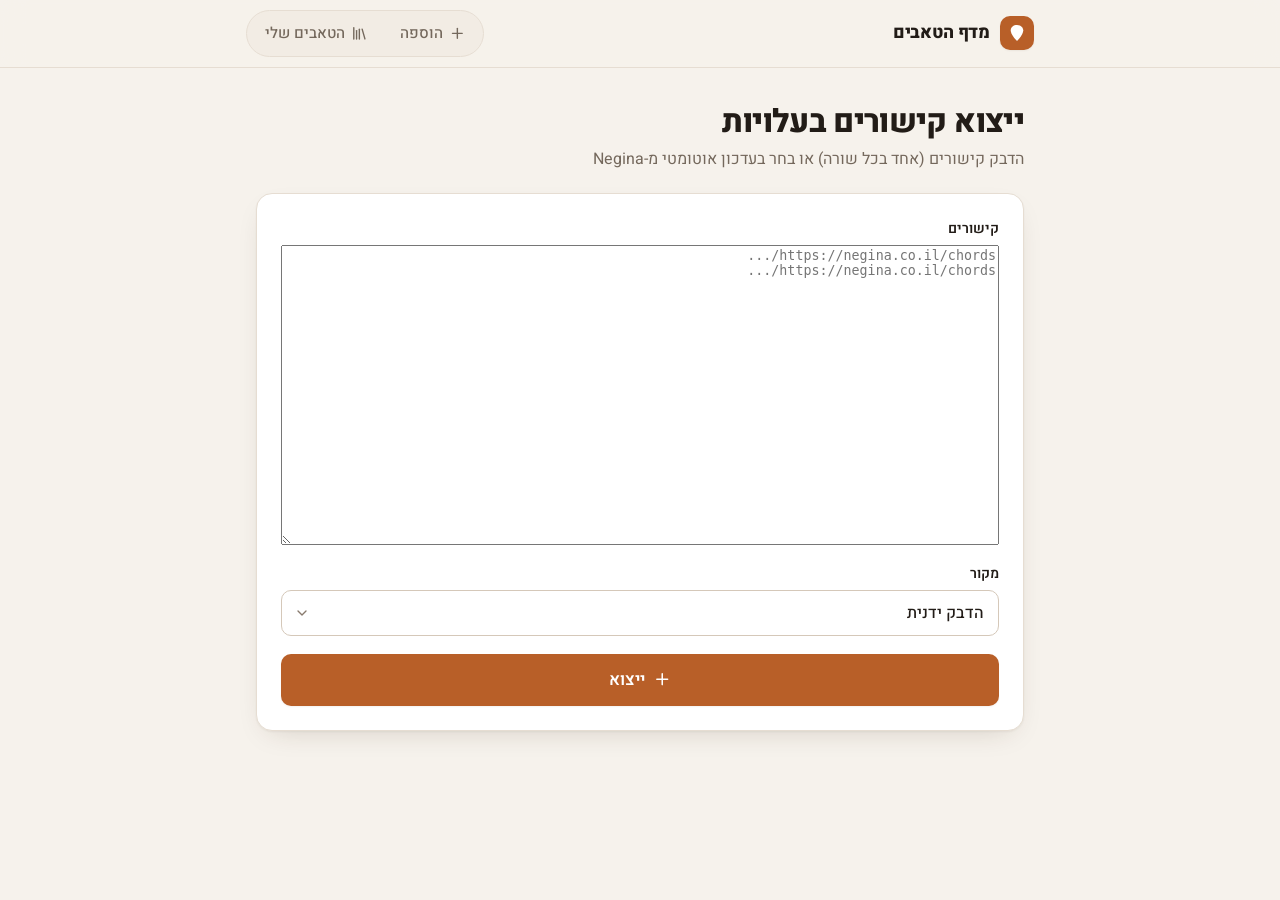
==== import.html @ 8beedc75 "Add bulk import page for importing multiple tabs at once from URLs" ====
<!DOCTYPE html>
<html lang="he" dir="rtl">
<head>
<meta charset="UTF-8">
<meta name="viewport" content="width=device-width, initial-scale=1">
<meta name="theme-color" content="#f6f2ec" media="(prefers-color-scheme: light)">
<meta name="theme-color" content="#14110f" media="(prefers-color-scheme: dark)">
<meta name="description" content="ייצוא קישורים לאפליקציה">
<title>ייצוא קישורים · מדף הטאבים</title>
<link rel="icon" href="data:image/svg+xml,<svg xmlns='http://www.w3.org/2000/svg' viewBox='0 0 100 100'><text y='.9em' font-size='90'>🎸</text></svg>">
<link rel="preconnect" href="https://fonts.googleapis.com">
<link rel="preconnect" href="https://fonts.gstatic.com" crossorigin>
<link href="https://fonts.googleapis.com/css2?family=Heebo:wght@400;500;600;700;800&display=swap" rel="stylesheet">
<link rel="stylesheet" href="style.css">
<style>
  .import-container { max-width: 800px; }
  textarea { width: 100%; min-height: 300px; font-family: monospace; }
  .import-stats { margin-top: 1rem; padding: 1rem; background: var(--bg-secondary); border-radius: 8px; }
  .progress-bar { width: 100%; height: 4px; background: var(--bg-tertiary); border-radius: 2px; margin: 1rem 0; overflow: hidden; }
  .progress-fill { height: 100%; background: #b85f28; width: 0%; transition: width 0.3s; }
  .status-item { display: flex; align-items: center; gap: 0.5rem; font-size: 14px; margin: 0.5rem 0; }
  .status-icon { width: 20px; text-align: center; }
</style>
</head>
<body>
  <header class="topbar">
    <div class="topbar-inner">
      <a class="brand" href="index.html">
        <span class="brand-mark" data-icon="pick"></span>
        <span class="brand-name">מדף הטאבים</span>
      </a>
      <nav class="nav-links" aria-label="ניווט ראשי">
        <a href="index.html" class="nav-link">
          <span class="icon" data-icon="plus"></span>הוספה
        </a>
        <a href="my-tabs.html" class="nav-link">
          <span class="icon" data-icon="library"></span>הטאבים שלי
          <span class="nav-count" data-nav-count hidden></span>
        </a>
      </nav>
    </div>
  </header>

  <main class="container import-container">
    <div class="page-header">
      <h1>ייצוא קישורים בעלויות</h1>
      <p>הדבק קישורים (אחד בכל שורה) או בחר בעדכון אוטומטי מ-Negina</p>
    </div>

    <form id="import-form" class="card form-card" novalidate>
      <div class="field">
        <label for="urls-input">קישורים</label>
        <textarea id="urls-input" placeholder="https://negina.co.il/chords/...&#10;https://negina.co.il/chords/..." spellcheck="false"></textarea>
      </div>

      <div class="field">
        <label for="source-select">מקור</label>
        <select id="source-select" class="select">
          <option value="manual">הדבק ידנית</option>
          <option value="negina">עדכון מ-Negina (ניסיוני)</option>
        </select>
      </div>

      <div id="status-area" hidden>
        <div class="progress-bar">
          <div id="progress-fill" class="progress-fill"></div>
        </div>
        <div id="status-list" class="import-stats"></div>
      </div>

      <p id="import-error" class="form-error" role="alert" hidden></p>

      <button type="submit" class="btn btn-primary btn-lg">
        <span class="icon" data-icon="plus"></span>ייצוא
      </button>
    </form>
  </main>

  <script src="common.js"></script>
  <script>
const form = document.getElementById('import-form');
const urlsInput = document.getElementById('urls-input');
const sourceSelect = document.getElementById('source-select');
const statusArea = document.getElementById('status-area');
const statusList = document.getElementById('status-list');
const progressFill = document.getElementById('progress-fill');
const importError = document.getElementById('import-error');

sourceSelect.addEventListener('change', async () => {
  if (sourceSelect.value === 'negina') {
    importError.hidden = true;
    urlsInput.disabled = true;
    urlsInput.value = 'טוען קישורים מ-Negina...';

    try {
      const urls = await fetchNegina();
      urlsInput.value = urls.join('\n');
      urlsInput.disabled = false;
      sourceSelect.value = 'manual';
    } catch (e) {
      urlsInput.value = '';
      urlsInput.disabled = false;
      sourceSelect.value = 'manual';
      showError('שגיאה בטעינה מ-Negina: ' + e.message);
    }
  }
});

async function fetchNegina() {
  const response = await fetch('https://negina.co.il/chords');
  const html = await response.text();
  const parser = new DOMParser();
  const doc = parser.parseFromString(html, 'text/html');

  const urls = new Set();
  doc.querySelectorAll('a[href*="/chords/"]').forEach(link => {
    const href = link.getAttribute('href');
    if (href && !href.includes('?')) {
      const url = 'https://negina.co.il' + href;
      urls.add(url);
    }
  });

  return Array.from(urls);
}

function showError(msg) {
  importError.textContent = msg;
  importError.hidden = false;
}

function clearError() {
  importError.hidden = true;
}

form.addEventListener('submit', async (e) => {
  e.preventDefault();
  clearError();

  const urls = urlsInput.value
    .split('\n')
    .map(u => u.trim())
    .filter(Boolean);

  if (!urls.length) return showError('הדבק לפחות קישור אחד');

  statusArea.hidden = false;
  statusList.innerHTML = '';
  progressFill.style.width = '0%';

  const tabs = loadTabs();
  let added = 0, duplicates = 0, invalid = 0;

  for (let i = 0; i < urls.length; i++) {
    const url = urls[i];
    const progress = ((i + 1) / urls.length * 100);
    progressFill.style.width = progress + '%';

    const item = document.createElement('div');
    item.className = 'status-item';

    try {
      const link = canonicalUrl(normalizeUrl(url));
      if (!link) {
        item.innerHTML = '<span class="status-icon">✗</span><span>קישור לא תקין</span>';
        statusList.appendChild(item);
        invalid++;
        continue;
      }

      if (tabs.some(t => canonicalUrl(t.link) === link)) {
        item.innerHTML = '<span class="status-icon">⊙</span><span>כבר קיים</span>';
        statusList.appendChild(item);
        duplicates++;
        continue;
      }

      const detected = autoDetect(url);
      if (detected && detected.song && detected.artist) {
        tabs.unshift({
          id: newId(),
          song: detected.song,
          artist: detected.artist,
          link: url,
          source: sourceLabel(url),
          addedAt: new Date().toISOString()
        });
        item.innerHTML = `<span class="status-icon">✓</span><span>${detected.song} · ${detected.artist}</span>`;
        statusList.appendChild(item);
        added++;
      } else {
        item.innerHTML = '<span class="status-icon">?</span><span>לא זוהה (צריך ידנית)</span>';
        statusList.appendChild(item);
      }
    } catch (err) {
      item.innerHTML = '<span class="status-icon">✗</span><span>שגיאה</span>';
      statusList.appendChild(item);
      invalid++;
    }
  }

  if (added > 0) {
    saveTabs(tabs);
    const summary = document.createElement('div');
    summary.className = 'import-stats';
    summary.innerHTML = `
      <strong>הסיכום:</strong><br>
      ✓ נוספו: ${added}<br>
      ⊙ כבר קיימים: ${duplicates}<br>
      ✗ שגיאות: ${invalid}
    `;
    statusList.appendChild(summary);

    showToast(`הוסף ${added} טאבים בהצלחה`, {
      type: 'success',
      actionLabel: 'לספרייה',
      onAction: () => (location.href = 'my-tabs.html')
    });
  } else {
    showError('לא הוספו טאבים');
  }
});
  </script>
</body>
</html>
---- style.css ----
:root {
  --bg: #f6f2ec;
  --surface: #ffffff;
  --surface-2: #f2ece4;
  --border: #e6ddd2;
  --border-strong: #d5c8b9;
  --text: #221c17;
  --muted: #74685c;
  --accent: #b85f28;
  --accent-hover: #9c4f20;
  --accent-soft: #f7e7d8;
  --accent-contrast: #ffffff;
  --success: #2c7d4f;
  --success-soft: #e0f1e6;
  --danger: #bb4035;
  --danger-soft: #fbe5e2;
  --warn: #9a6205;
  --warn-soft: #fbefd5;
  --info: #4d6479;
  --info-soft: #e7eef4;
  --mark: #ffe08a;
  --toast-bg: #221c17;
  --toast-text: #f6f2ec;
  --avatar-l: 46%;
  --shadow-sm: 0 1px 2px rgb(60 35 15 / 0.06);
  --shadow: 0 1px 2px rgb(60 35 15 / 0.05), 0 10px 30px -14px rgb(60 35 15 / 0.22);
  --radius: 16px;
  --radius-sm: 10px;
  color-scheme: light;
}

@media (prefers-color-scheme: dark) {
  :root {
    --bg: #14110f;
    --surface: #1d1916;
    --surface-2: #27211c;
    --border: #342c25;
    --border-strong: #463b32;
    --text: #f3ece4;
    --muted: #a5988b;
    --accent: #e4894b;
    --accent-hover: #efa06a;
    --accent-soft: #3b2718;
    --accent-contrast: #1c120b;
    --success: #62c38e;
    --success-soft: #16301f;
    --danger: #ef7d71;
    --danger-soft: #3a1b18;
    --warn: #e8b458;
    --warn-soft: #382a12;
    --info: #9db5ca;
    --info-soft: #1e2932;
    --mark: #6e5114;
    --toast-bg: #f3ece4;
    --toast-text: #1d1916;
    --avatar-l: 40%;
    --shadow-sm: 0 1px 2px rgb(0 0 0 / 0.3);
    --shadow: 0 1px 2px rgb(0 0 0 / 0.3), 0 12px 32px -14px rgb(0 0 0 / 0.6);
    color-scheme: dark;
  }
}

*,
*::before,
*::after {
  box-sizing: border-box;
}

html {
  -webkit-text-size-adjust: 100%;
}

body {
  margin: 0;
  font-family: "Heebo", system-ui, -apple-system, "Segoe UI", Arial, sans-serif;
  font-size: 16px;
  line-height: 1.5;
  background: var(--bg);
  color: var(--text);
  min-height: 100vh;
  -webkit-font-smoothing: antialiased;
}

[hidden] {
  display: none !important;
}

a {
  color: inherit;
}

button,
input,
select {
  font: inherit;
  color: inherit;
}

:focus-visible {
  outline: 2px solid var(--accent);
  outline-offset: 2px;
}

.icon {
  display: inline-flex;
  width: 1.1em;
  height: 1.1em;
  flex-shrink: 0;
}

.icon svg {
  width: 100%;
  height: 100%;
}

/* ---------- Top bar ---------- */

.topbar {
  position: sticky;
  top: 0;
  z-index: 20;
  background: color-mix(in srgb, var(--bg) 82%, transparent);
  backdrop-filter: saturate(1.4) blur(12px);
  -webkit-backdrop-filter: saturate(1.4) blur(12px);
  border-bottom: 1px solid var(--border);
}

.topbar-inner {
  max-width: 820px;
  margin: 0 auto;
  padding: 10px 16px;
  display: flex;
  align-items: center;
  justify-content: space-between;
  gap: 12px;
}

.brand {
  display: inline-flex;
  align-items: center;
  gap: 10px;
  text-decoration: none;
  font-weight: 800;
  font-size: 1.1rem;
  letter-spacing: -0.01em;
}

.brand-mark {
  display: grid;
  place-items: center;
  width: 34px;
  height: 34px;
  border-radius: 10px;
  background: var(--accent);
  color: var(--accent-contrast);
  padding: 7px;
  box-shadow: var(--shadow-sm);
}

.brand-mark svg {
  width: 100%;
  height: 100%;
}

.nav-links {
  display: flex;
  gap: 4px;
  background: var(--surface-2);
  padding: 4px;
  border-radius: 999px;
  border: 1px solid var(--border);
}

.nav-link {
  display: inline-flex;
  align-items: center;
  gap: 6px;
  padding: 7px 14px;
  border-radius: 999px;
  text-decoration: none;
  color: var(--muted);
  font-weight: 500;
  font-size: 0.95rem;
  transition: background 0.15s, color 0.15s;
}

.nav-link:hover {
  color: var(--text);
}

.nav-link.active {
  background: var(--surface);
  color: var(--text);
  font-weight: 600;
  box-shadow: var(--shadow-sm);
}

.nav-count {
  min-width: 22px;
  height: 20px;
  padding: 0 6px;
  border-radius: 999px;
  background: var(--accent);
  color: var(--accent-contrast);
  font-size: 0.75rem;
  font-weight: 700;
  display: inline-grid;
  place-items: center;
}

/* ---------- Layout ---------- */

.container {
  max-width: 820px;
  margin: 0 auto;
  padding: 0 16px 96px;
}

.page-header {
  margin: 36px 0 22px;
}

.page-header h1 {
  margin: 0 0 6px;
  font-size: 2rem;
  line-height: 1.15;
  font-weight: 800;
  letter-spacing: -0.02em;
}

.page-header p {
  margin: 0;
  color: var(--muted);
  max-width: 56ch;
}

.page-header-row {
  display: flex;
  align-items: flex-end;
  justify-content: space-between;
  gap: 16px;
}

.card {
  background: var(--surface);
  border: 1px solid var(--border);
  border-radius: var(--radius);
  box-shadow: var(--shadow);
}

/* ---------- Buttons ---------- */

.btn {
  display: inline-flex;
  align-items: center;
  justify-content: center;
  gap: 8px;
  height: 42px;
  padding: 0 18px;
  border-radius: var(--radius-sm);
  border: 1px solid transparent;
  font-weight: 600;
  font-size: 0.95rem;
  text-decoration: none;
  cursor: pointer;
  white-space: nowrap;
  transition: background 0.15s, border-color 0.15s, transform 0.1s;
}

.btn:active {
  transform: translateY(1px);
}

.btn-primary {
  background: var(--accent);
  color: var(--accent-contrast);
  box-shadow: var(--shadow-sm);
}

.btn-primary:hover {
  background: var(--accent-hover);
}

.btn-ghost {
  background: var(--surface);
  border-color: var(--border-strong);
}

.btn-ghost:hover {
  background: var(--surface-2);
}

.btn-lg {
  height: 52px;
  font-size: 1.05rem;
  width: 100%;
}

.btn-sm {
  height: 36px;
  padding: 0 14px;
  font-size: 0.9rem;
}

.icon-btn {
  display: inline-grid;
  place-items: center;
  width: 36px;
  height: 36px;
  border-radius: 10px;
  border: none;
  background: transparent;
  color: var(--muted);
  cursor: pointer;
  text-decoration: none;
  transition: background 0.15s, color 0.15s;
}

.icon-btn .icon {
  width: 18px;
  height: 18px;
}

.icon-btn:hover {
  background: var(--surface-2);
  color: var(--text);
}

.icon-btn.danger:hover {
  background: var(--danger-soft);
  color: var(--danger);
}

.text-link {
  color: var(--accent);
  font-weight: 600;
  font-size: 0.9rem;
  text-decoration: none;
}

.text-link:hover {
  text-decoration: underline;
}

/* ---------- Forms ---------- */

.form-card {
  padding: 24px;
  display: flex;
  flex-direction: column;
  gap: 18px;
}

.field {
  display: flex;
  flex-direction: column;
  gap: 6px;
  min-width: 0;
}

.field > label,
.field > span {
  font-size: 0.875rem;
  font-weight: 600;
}

.field-row {
  display: grid;
  grid-template-columns: 1fr 1fr;
  gap: 14px;
}

input[type="text"],
input[type="search"] {
  width: 100%;
  height: 46px;
  padding: 0 14px;
  background: var(--surface);
  border: 1px solid var(--border-strong);
  border-radius: var(--radius-sm);
  font-size: 1rem;
  transition: border-color 0.15s, box-shadow 0.15s;
}

input::placeholder {
  color: var(--muted);
  opacity: 0.75;
}

input:focus {
  outline: none;
  border-color: var(--accent);
  box-shadow: 0 0 0 4px var(--accent-soft);
}

input.invalid {
  border-color: var(--danger);
  box-shadow: 0 0 0 4px var(--danger-soft);
}

.url-input {
  position: relative;
}

.url-input input {
  height: 54px;
  padding-left: 44px;
  padding-right: 96px;
  font-size: 1rem;
  text-align: left;
}

.url-icon {
  position: absolute;
  left: 15px;
  top: 50%;
  transform: translateY(-50%);
  color: var(--muted);
  width: 18px;
  height: 18px;
  pointer-events: none;
}

.paste-btn {
  position: absolute;
  right: 7px;
  top: 50%;
  transform: translateY(-50%);
  display: inline-flex;
  align-items: center;
  gap: 5px;
  height: 38px;
  padding: 0 12px;
  border-radius: 8px;
  border: 1px solid var(--border);
  background: var(--surface-2);
  font-size: 0.875rem;
  font-weight: 600;
  cursor: pointer;
}

.paste-btn:hover {
  border-color: var(--border-strong);
}

.paste-btn .icon {
  width: 15px;
  height: 15px;
}

.detect-status,
.form-error {
  display: flex;
  align-items: center;
  gap: 8px;
  margin: 2px 0 0;
  padding: 8px 12px;
  border-radius: 8px;
  font-size: 0.875rem;
  font-weight: 500;
}

.detect-status .icon,
.form-error .icon {
  width: 16px;
  height: 16px;
}

.detect-status.success {
  background: var(--success-soft);
  color: var(--success);
}

.detect-status.warn {
  background: var(--warn-soft);
  color: var(--warn);
}

.detect-status.info {
  background: var(--info-soft);
  color: var(--info);
}

.form-error {
  background: var(--danger-soft);
  color: var(--danger);
  margin: 0;
}

.preview {
  display: flex;
  flex-direction: column;
  gap: 8px;
  padding: 14px;
  border-radius: 12px;
  border: 1px dashed var(--border-strong);
  background: var(--surface-2);
}

.preview-label {
  font-size: 0.75rem;
  font-weight: 700;
  color: var(--muted);
  letter-spacing: 0.02em;
}

/* ---------- Tab cards ---------- */

.tab-list {
  list-style: none;
  margin: 0;
  padding: 0;
  display: flex;
  flex-direction: column;
  gap: 10px;
}

.tab-card {
  position: relative;
  display: flex;
  align-items: center;
  gap: 14px;
  padding: 12px 14px;
  background: var(--surface);
  border: 1px solid var(--border);
  border-radius: 14px;
  box-shadow: var(--shadow-sm);
  transition: border-color 0.15s, box-shadow 0.15s, transform 0.15s;
}

.tab-card:not(.is-preview):not(.editing):hover {
  border-color: var(--border-strong);
  box-shadow: var(--shadow);
}

.tab-card.compact {
  padding: 10px 14px;
}

.avatar {
  display: grid;
  place-items: center;
  flex-shrink: 0;
  width: 44px;
  height: 44px;
  border-radius: 12px;
  background: hsl(var(--hue) 48% var(--avatar-l));
  color: #fff;
  font-weight: 700;
  font-size: 1.15rem;
  line-height: 1;
}

.avatar.sm {
  width: 24px;
  height: 24px;
  border-radius: 7px;
  font-size: 0.75rem;
}

.tab-main {
  flex: 1;
  min-width: 0;
  display: flex;
  flex-direction: column;
  gap: 2px;
}

.tab-song {
  font-weight: 700;
  font-size: 1.05rem;
  text-decoration: none;
  overflow: hidden;
  text-overflow: ellipsis;
  white-space: nowrap;
}

/* Whole card opens the tab; the actions and artist link sit above this overlay. */
a.tab-song::after {
  content: "";
  position: absolute;
  inset: 0;
  border-radius: inherit;
}

a.tab-song:hover {
  color: var(--accent);
}

.tab-meta {
  display: flex;
  align-items: center;
  flex-wrap: wrap;
  gap: 4px 10px;
  font-size: 0.875rem;
  color: var(--muted);
  min-width: 0;
}

.artist-link,
.tab-actions {
  position: relative;
  z-index: 1;
}

.artist-link {
  padding: 0;
  border: none;
  background: none;
  cursor: pointer;
  color: var(--muted);
  font-weight: 500;
}

.artist-link:hover {
  color: var(--accent);
  text-decoration: underline;
}

.tab-source {
  display: inline-flex;
  align-items: center;
  gap: 4px;
  font-size: 0.8rem;
  min-width: 0;
  max-width: 100%;
}

.tab-source bdi {
  overflow: hidden;
  text-overflow: ellipsis;
  white-space: nowrap;
}

.tab-source .icon {
  width: 13px;
  height: 13px;
  opacity: 0.8;
}

.tab-meta > * + .tab-source::before {
  content: "·";
  margin-inline-end: 6px;
  opacity: 0.6;
}

.tab-actions {
  display: flex;
  gap: 2px;
  flex-shrink: 0;
}

@media (hover: hover) {
  .tab-actions {
    opacity: 0.45;
    transition: opacity 0.15s;
  }
  .tab-card:hover .tab-actions,
  .tab-card:focus-within .tab-actions {
    opacity: 1;
  }
}

mark {
  background: var(--mark);
  color: inherit;
  border-radius: 3px;
  padding: 0 1px;
}

/* ---------- Edit mode ---------- */

.tab-card.editing {
  display: block;
  padding: 16px;
  border-color: var(--accent);
  box-shadow: 0 0 0 4px var(--accent-soft);
}

.edit-form {
  display: flex;
  flex-direction: column;
  gap: 12px;
}

.edit-grid {
  display: grid;
  grid-template-columns: 1fr 1fr;
  gap: 12px;
}

.edit-grid .edit-link {
  grid-column: 1 / -1;
}

.edit-grid input {
  height: 40px;
}

.edit-actions {
  display: flex;
  gap: 8px;
}

/* ---------- Recent (add page) ---------- */

.recent {
  margin-top: 40px;
}

.section-head {
  display: flex;
  align-items: baseline;
  justify-content: space-between;
  margin-bottom: 12px;
}

.section-head h2 {
  margin: 0;
  font-size: 1.1rem;
  font-weight: 700;
}

/* ---------- Library toolbar ---------- */

.toolbar {
  display: flex;
  flex-wrap: wrap;
  gap: 10px;
  margin-bottom: 14px;
}

.search {
  position: relative;
  flex: 1 1 260px;
}

.search input {
  padding-right: 44px;
  padding-left: 40px;
  background: var(--surface);
}

.search input::-webkit-search-cancel-button {
  cursor: pointer;
}

.search-icon {
  position: absolute;
  right: 14px;
  top: 50%;
  transform: translateY(-50%);
  width: 18px;
  height: 18px;
  color: var(--muted);
  pointer-events: none;
}

.search-hint {
  position: absolute;
  left: 12px;
  top: 50%;
  transform: translateY(-50%);
  min-width: 22px;
  height: 22px;
  display: grid;
  place-items: center;
  border: 1px solid var(--border-strong);
  border-bottom-width: 2px;
  border-radius: 6px;
  font-family: ui-monospace, monospace;
  font-size: 0.75rem;
  color: var(--muted);
  pointer-events: none;
}

.search input:focus ~ .search-hint,
.search input:not(:placeholder-shown) ~ .search-hint {
  display: none;
}

.toolbar-controls {
  display: flex;
  gap: 10px;
}

.select {
  height: 46px;
  padding: 0 14px 0 36px;
  border: 1px solid var(--border-strong);
  border-radius: var(--radius-sm);
  background: var(--surface)
    url("data:image/svg+xml,%3Csvg xmlns='http://www.w3.org/2000/svg' viewBox='0 0 24 24' fill='none' stroke='%23887a6d' stroke-width='2' stroke-linecap='round' stroke-linejoin='round'%3E%3Cpath d='m6 9 6 6 6-6'/%3E%3C/svg%3E")
    no-repeat left 12px center / 16px;
  appearance: none;
  -webkit-appearance: none;
  cursor: pointer;
  font-weight: 500;
}

.select:focus {
  outline: none;
  border-color: var(--accent);
  box-shadow: 0 0 0 4px var(--accent-soft);
}

.segmented {
  display: inline-flex;
  padding: 4px;
  gap: 2px;
  height: 46px;
  background: var(--surface-2);
  border: 1px solid var(--border);
  border-radius: var(--radius-sm);
}

.segmented button {
  border: none;
  background: transparent;
  padding: 0 12px;
  border-radius: 7px;
  color: var(--muted);
  font-weight: 500;
  font-size: 0.9rem;
  cursor: pointer;
  white-space: nowrap;
}

.segmented button[aria-pressed="true"] {
  background: var(--surface);
  color: var(--text);
  font-weight: 600;
  box-shadow: var(--shadow-sm);
}

.filter-bar {
  display: flex;
  margin-bottom: 14px;
}

.chip {
  display: inline-flex;
  align-items: center;
  gap: 8px;
  padding: 4px;
  border-radius: 999px;
  background: var(--accent-soft);
  color: var(--text);
  font-size: 0.9rem;
}

.chip-close {
  display: grid;
  place-items: center;
  width: 26px;
  height: 26px;
  border: none;
  border-radius: 999px;
  background: transparent;
  color: var(--muted);
  cursor: pointer;
}

.chip-close:hover {
  background: var(--surface);
  color: var(--text);
}

.chip-close .icon {
  width: 14px;
  height: 14px;
}

.results-meta {
  margin: 0 0 10px;
  font-size: 0.875rem;
  color: var(--muted);
}

/* ---------- Grouped view ---------- */

.artist-group + .artist-group {
  margin-top: 26px;
}

.group-head {
  display: flex;
  align-items: center;
  gap: 12px;
  width: 100%;
  padding: 0 2px;
  margin-bottom: 10px;
  border: none;
  background: none;
  cursor: pointer;
  text-align: start;
}

.group-head .avatar {
  width: 34px;
  height: 34px;
  border-radius: 10px;
  font-size: 0.95rem;
}

.group-name {
  font-size: 1.1rem;
  font-weight: 700;
}

.group-head:hover .group-name {
  color: var(--accent);
}

.group-count {
  font-size: 0.8rem;
  color: var(--muted);
  background: var(--surface-2);
  border: 1px solid var(--border);
  padding: 1px 8px;
  border-radius: 999px;
}

.artist-group .tab-list {
  padding-inline-start: 46px;
}

/* ---------- Empty states ---------- */

.empty-state {
  text-align: center;
  padding: 56px 20px;
  background: var(--surface);
  border: 1px dashed var(--border-strong);
  border-radius: var(--radius);
}

.empty-icon {
  display: inline-grid;
  place-items: center;
  width: 64px;
  height: 64px;
  border-radius: 20px;
  background: var(--accent-soft);
  color: var(--accent);
  margin-bottom: 14px;
}

.empty-icon .icon {
  width: 28px;
  height: 28px;
}

.empty-state h2 {
  margin: 0 0 6px;
  font-size: 1.25rem;
}

.empty-state p {
  margin: 0 auto 20px;
  color: var(--muted);
  max-width: 40ch;
}

/* ---------- Toast ---------- */

.toast {
  position: fixed;
  left: 50%;
  bottom: 24px;
  z-index: 50;
  display: flex;
  align-items: center;
  gap: 10px;
  max-width: calc(100vw - 32px);
  padding: 10px 12px;
  background: var(--toast-bg);
  color: var(--toast-text);
  border-radius: 12px;
  box-shadow: 0 12px 32px -8px rgb(0 0 0 / 0.35);
  font-weight: 500;
  opacity: 0;
  transform: translate(-50%, 16px);
  pointer-events: none;
  transition: opacity 0.2s, transform 0.2s;
}

.toast.show {
  opacity: 1;
  transform: translate(-50%, 0);
  pointer-events: auto;
}

.toast-icon {
  display: grid;
  place-items: center;
  width: 24px;
  height: 24px;
  border-radius: 999px;
  flex-shrink: 0;
}

.toast-icon .icon {
  width: 14px;
  height: 14px;
}

.toast-icon.success {
  background: var(--success);
  color: #fff;
}

.toast-icon.error {
  background: var(--danger);
  color: #fff;
}

.toast-icon.info {
  background: var(--muted);
  color: var(--toast-bg);
}

.toast-text {
  overflow: hidden;
  text-overflow: ellipsis;
  white-space: nowrap;
}

.toast-action {
  border: none;
  background: color-mix(in srgb, var(--toast-text) 14%, transparent);
  color: var(--toast-text);
  font-weight: 700;
  padding: 6px 12px;
  border-radius: 8px;
  cursor: pointer;
  white-space: nowrap;
}

.toast-action:hover {
  background: color-mix(in srgb, var(--toast-text) 22%, transparent);
}

/* ---------- Responsive ---------- */

@media (max-width: 600px) {
  .page-header {
    margin: 24px 0 18px;
  }

  .page-header h1 {
    font-size: 1.6rem;
  }

  .form-card {
    padding: 18px;
  }

  .field-row,
  .edit-grid {
    grid-template-columns: 1fr;
  }

  .toolbar-controls {
    width: 100%;
  }

  .select {
    flex: 1;
  }

  .search-hint {
    display: none;
  }

  .artist-group .tab-list {
    padding-inline-start: 0;
  }
}

@media (max-width: 420px) {
  .brand-name {
    display: none;
  }

  .nav-link {
    padding: 7px 12px;
  }

  .tab-card {
    gap: 12px;
    padding: 10px 12px;
  }

  .avatar {
    width: 40px;
    height: 40px;
  }

  .tab-actions .icon-btn {
    width: 32px;
    height: 32px;
  }
}

@media (prefers-reduced-motion: reduce) {
  *,
  *::before,
  *::after {
    transition: none !important;
  }
}
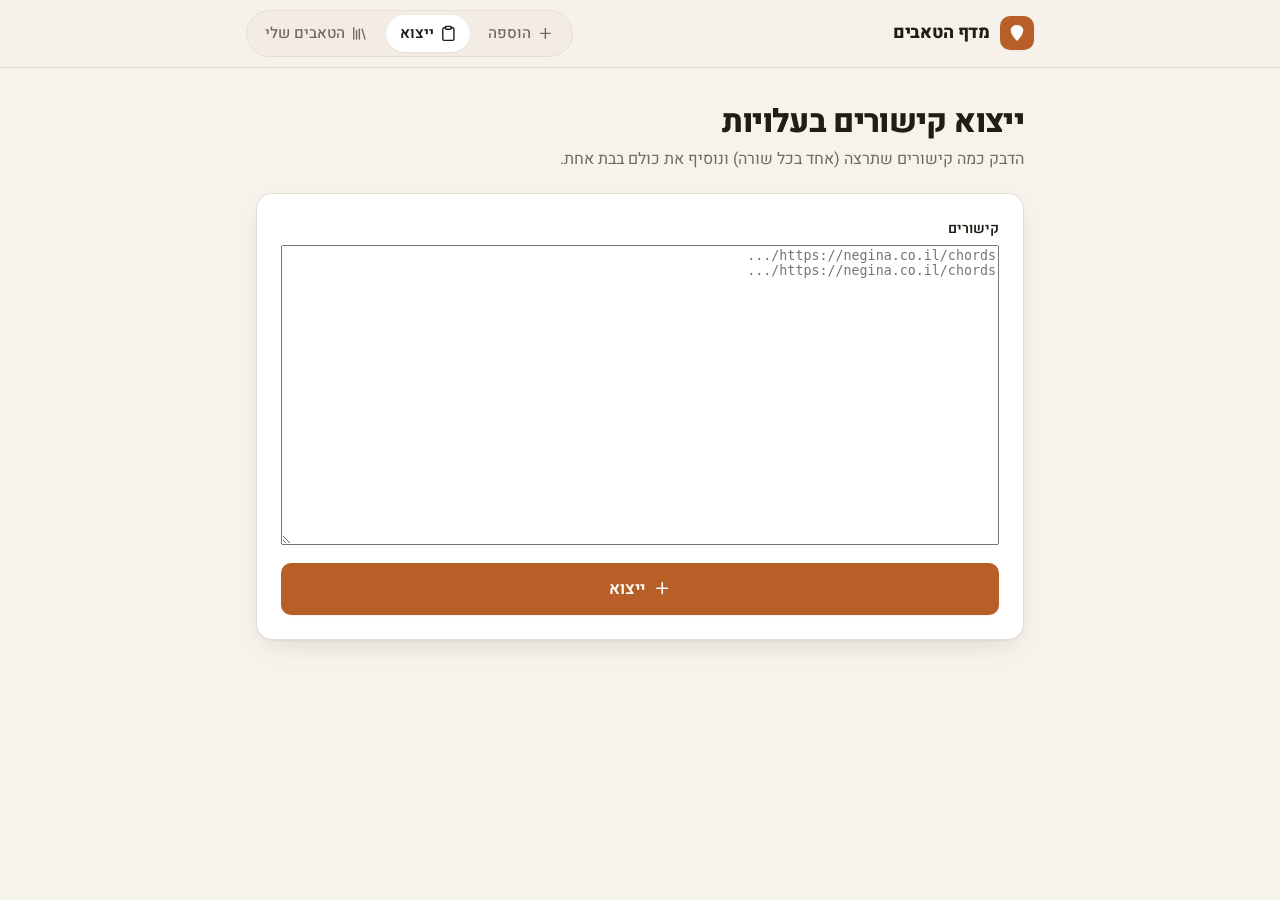
==== commit db3e2c82: "Remove non-functional Negina auto-fetch button from import page Browser fetch() to negina.co.il woul" ====
--- a/import.html
+++ b/import.html
@@ -33,6 +33,9 @@
         <a href="index.html" class="nav-link">
           <span class="icon" data-icon="plus"></span>הוספה
         </a>
+        <a href="import.html" class="nav-link active" aria-current="page">
+          <span class="icon" data-icon="clipboard"></span>ייצוא
+        </a>
         <a href="my-tabs.html" class="nav-link">
           <span class="icon" data-icon="library"></span>הטאבים שלי
           <span class="nav-count" data-nav-count hidden></span>
@@ -44,21 +47,13 @@
   <main class="container import-container">
     <div class="page-header">
       <h1>ייצוא קישורים בעלויות</h1>
-      <p>הדבק קישורים (אחד בכל שורה) או בחר בעדכון אוטומטי מ-Negina</p>
+      <p>הדבק כמה קישורים שתרצה (אחד בכל שורה) ונוסיף את כולם בבת אחת.</p>
     </div>
 
     <form id="import-form" class="card form-card" novalidate>
       <div class="field">
         <label for="urls-input">קישורים</label>
         <textarea id="urls-input" placeholder="https://negina.co.il/chords/...&#10;https://negina.co.il/chords/..." spellcheck="false"></textarea>
-      </div>
-
-      <div class="field">
-        <label for="source-select">מקור</label>
-        <select id="source-select" class="select">
-          <option value="manual">הדבק ידנית</option>
-          <option value="negina">עדכון מ-Negina (ניסיוני)</option>
-        </select>
       </div>
 
       <div id="status-area" hidden>
@@ -80,49 +75,10 @@
   <script>
 const form = document.getElementById('import-form');
 const urlsInput = document.getElementById('urls-input');
-const sourceSelect = document.getElementById('source-select');
 const statusArea = document.getElementById('status-area');
 const statusList = document.getElementById('status-list');
 const progressFill = document.getElementById('progress-fill');
 const importError = document.getElementById('import-error');
-
-sourceSelect.addEventListener('change', async () => {
-  if (sourceSelect.value === 'negina') {
-    importError.hidden = true;
-    urlsInput.disabled = true;
-    urlsInput.value = 'טוען קישורים מ-Negina...';
-
-    try {
-      const urls = await fetchNegina();
-      urlsInput.value = urls.join('\n');
-      urlsInput.disabled = false;
-      sourceSelect.value = 'manual';
-    } catch (e) {
-      urlsInput.value = '';
-      urlsInput.disabled = false;
-      sourceSelect.value = 'manual';
-      showError('שגיאה בטעינה מ-Negina: ' + e.message);
-    }
-  }
-});
-
-async function fetchNegina() {
-  const response = await fetch('https://negina.co.il/chords');
-  const html = await response.text();
-  const parser = new DOMParser();
-  const doc = parser.parseFromString(html, 'text/html');
-
-  const urls = new Set();
-  doc.querySelectorAll('a[href*="/chords/"]').forEach(link => {
-    const href = link.getAttribute('href');
-    if (href && !href.includes('?')) {
-      const url = 'https://negina.co.il' + href;
-      urls.add(url);
-    }
-  });
-
-  return Array.from(urls);
-}
 
 function showError(msg) {
   importError.textContent = msg;
@@ -133,91 +89,84 @@
   importError.hidden = true;
 }
 
-form.addEventListener('submit', async (e) => {
+function statusRow(iconText, text) {
+  return h('div', { class: 'status-item' }, h('span', { class: 'status-icon' }, iconText), h('span', {}, text));
+}
+
+form.addEventListener('submit', (e) => {
   e.preventDefault();
   clearError();
 
   const urls = urlsInput.value
     .split('\n')
-    .map(u => u.trim())
+    .map((u) => u.trim())
     .filter(Boolean);
 
   if (!urls.length) return showError('הדבק לפחות קישור אחד');
 
   statusArea.hidden = false;
-  statusList.innerHTML = '';
+  statusList.replaceChildren();
   progressFill.style.width = '0%';
 
   const tabs = loadTabs();
   let added = 0, duplicates = 0, invalid = 0;
 
-  for (let i = 0; i < urls.length; i++) {
-    const url = urls[i];
-    const progress = ((i + 1) / urls.length * 100);
-    progressFill.style.width = progress + '%';
+  urls.forEach((url, i) => {
+    progressFill.style.width = ((i + 1) / urls.length * 100) + '%';
 
-    const item = document.createElement('div');
-    item.className = 'status-item';
+    const link = canonicalUrl(normalizeUrl(url));
+    if (!link) {
+      statusList.append(statusRow('✗', 'קישור לא תקין'));
+      invalid++;
+      return;
+    }
 
-    try {
-      const link = canonicalUrl(normalizeUrl(url));
-      if (!link) {
-        item.innerHTML = '<span class="status-icon">✗</span><span>קישור לא תקין</span>';
-        statusList.appendChild(item);
-        invalid++;
-        continue;
-      }
+    if (tabs.some((t) => canonicalUrl(t.link) === link)) {
+      statusList.append(statusRow('⊙', 'כבר קיים'));
+      duplicates++;
+      return;
+    }
 
-      if (tabs.some(t => canonicalUrl(t.link) === link)) {
-        item.innerHTML = '<span class="status-icon">⊙</span><span>כבר קיים</span>';
-        statusList.appendChild(item);
-        duplicates++;
-        continue;
-      }
-
-      const detected = autoDetect(url);
-      if (detected && detected.song && detected.artist) {
-        tabs.unshift({
-          id: newId(),
-          song: detected.song,
-          artist: detected.artist,
-          link: url,
-          source: sourceLabel(url),
-          addedAt: new Date().toISOString()
-        });
-        item.innerHTML = `<span class="status-icon">✓</span><span>${detected.song} · ${detected.artist}</span>`;
-        statusList.appendChild(item);
-        added++;
-      } else {
-        item.innerHTML = '<span class="status-icon">?</span><span>לא זוהה (צריך ידנית)</span>';
-        statusList.appendChild(item);
-      }
-    } catch (err) {
-      item.innerHTML = '<span class="status-icon">✗</span><span>שגיאה</span>';
-      statusList.appendChild(item);
-      invalid++;
+    const detected = autoDetect(link);
+    if (detected && detected.song && detected.artist) {
+      tabs.unshift({
+        id: newId(),
+        song: detected.song,
+        artist: detected.artist,
+        link,
+        source: sourceLabel(link),
+        addedAt: new Date().toISOString(),
+      });
+      statusList.append(statusRow('✓', `${detected.song} · ${detected.artist}`));
+      added++;
+    } else {
+      statusList.append(statusRow('?', 'לא זוהה אוטומטית (הוסף ידנית בדף ההוספה)'));
     }
-  }
+  });
 
   if (added > 0) {
     saveTabs(tabs);
-    const summary = document.createElement('div');
-    summary.className = 'import-stats';
-    summary.innerHTML = `
-      <strong>הסיכום:</strong><br>
-      ✓ נוספו: ${added}<br>
-      ⊙ כבר קיימים: ${duplicates}<br>
-      ✗ שגיאות: ${invalid}
-    `;
-    statusList.appendChild(summary);
+    statusList.append(
+      h(
+        'div',
+        { class: 'import-stats' },
+        h('strong', {}, 'הסיכום:'),
+        h('br'),
+        `✓ נוספו: ${added}`,
+        h('br'),
+        `⊙ כבר קיימים: ${duplicates}`,
+        h('br'),
+        `✗ לא זוהו/לא תקינים: ${invalid}`
+      )
+    );
 
-    showToast(`הוסף ${added} טאבים בהצלחה`, {
+    showToast(`נוספו ${added} טאבים בהצלחה`, {
       type: 'success',
       actionLabel: 'לספרייה',
-      onAction: () => (location.href = 'my-tabs.html')
+      onAction: () => (location.href = 'my-tabs.html'),
     });
   } else {
-    showError('לא הוספו טאבים');
+    showError('לא נוסף אף טאב חדש (כולם כבר קיימים, לא תקינים, או לא זוהו).');
   }
 });
   </script>
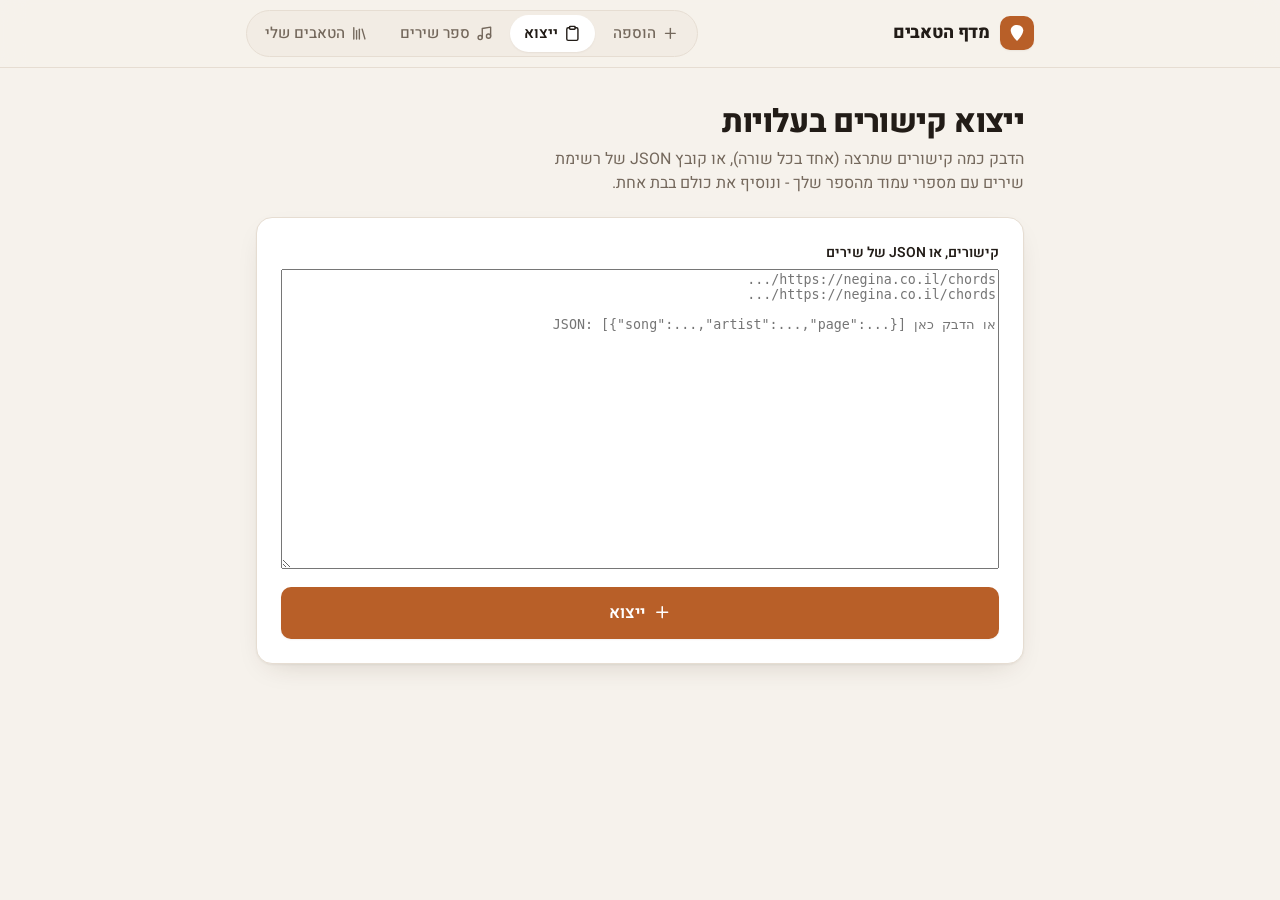
==== commit 03a200e2: "Add personal songbook PDF viewer (local-only, no server involved) New feature for songs with no exte" ====
--- a/import.html
+++ b/import.html
@@ -36,6 +36,9 @@
         <a href="import.html" class="nav-link active" aria-current="page">
           <span class="icon" data-icon="clipboard"></span>ייצוא
         </a>
+        <a href="songbook.html" class="nav-link">
+          <span class="icon" data-icon="music"></span>ספר שירים
+        </a>
         <a href="my-tabs.html" class="nav-link">
           <span class="icon" data-icon="library"></span>הטאבים שלי
           <span class="nav-count" data-nav-count hidden></span>
@@ -47,13 +50,13 @@
   <main class="container import-container">
     <div class="page-header">
       <h1>ייצוא קישורים בעלויות</h1>
-      <p>הדבק כמה קישורים שתרצה (אחד בכל שורה) ונוסיף את כולם בבת אחת.</p>
+      <p>הדבק כמה קישורים שתרצה (אחד בכל שורה), או קובץ JSON של רשימת שירים עם מספרי עמוד מהספר שלך - ונוסיף את כולם בבת אחת.</p>
     </div>
 
     <form id="import-form" class="card form-card" novalidate>
       <div class="field">
-        <label for="urls-input">קישורים</label>
-        <textarea id="urls-input" placeholder="https://negina.co.il/chords/...&#10;https://negina.co.il/chords/..." spellcheck="false"></textarea>
+        <label for="urls-input">קישורים, או JSON של שירים</label>
+        <textarea id="urls-input" placeholder="https://negina.co.il/chords/...&#10;https://negina.co.il/chords/...&#10;&#10;או הדבק כאן JSON: [{&quot;song&quot;:...,&quot;artist&quot;:...,&quot;page&quot;:...}]" spellcheck="false"></textarea>
       </div>
 
       <div id="status-area" hidden>
@@ -93,17 +96,49 @@
   return h('div', { class: 'status-item' }, h('span', { class: 'status-icon' }, iconText), h('span', {}, text));
 }
 
-form.addEventListener('submit', (e) => {
-  e.preventDefault();
-  clearError();
-
-  const urls = urlsInput.value
-    .split('\n')
-    .map((u) => u.trim())
-    .filter(Boolean);
-
-  if (!urls.length) return showError('הדבק לפחות קישור אחד');
-
+function importFromJson(entries) {
+  statusArea.hidden = false;
+  statusList.replaceChildren();
+  progressFill.style.width = '0%';
+
+  const tabs = loadTabs();
+  let added = 0, duplicates = 0, invalid = 0;
+
+  entries.forEach((entry, i) => {
+    progressFill.style.width = ((i + 1) / entries.length * 100) + '%';
+
+    const song = (entry.song || '').trim();
+    const artist = (entry.artist || '').trim();
+    const page = Number(entry.page) || null;
+
+    if (!song || !artist) {
+      statusList.append(statusRow('✗', 'חסר שם שיר/אמן'));
+      invalid++;
+      return;
+    }
+
+    if (tabs.some((t) => t.song === song && t.artist === artist)) {
+      statusList.append(statusRow('⊙', `${song} · ${artist} - כבר קיים`));
+      duplicates++;
+      return;
+    }
+
+    tabs.unshift({
+      id: newId(),
+      song,
+      artist,
+      page,
+      chords: Array.isArray(entry.chords) ? entry.chords : undefined,
+      addedAt: new Date().toISOString(),
+    });
+    statusList.append(statusRow('✓', `${song} · ${artist}${page ? ` (עמוד ${page})` : ''}`));
+    added++;
+  });
+
+  finishImport(tabs, added, duplicates, invalid);
+}
+
+function importFromUrls(urls) {
   statusArea.hidden = false;
   statusList.replaceChildren();
   progressFill.style.width = '0%';
@@ -144,6 +179,10 @@
     }
   });
 
+  finishImport(tabs, added, duplicates, invalid);
+}
+
+function finishImport(tabs, added, duplicates, invalid) {
   if (added > 0) {
     saveTabs(tabs);
     statusList.append(
@@ -168,6 +207,28 @@
   } else {
     showError('לא נוסף אף טאב חדש (כולם כבר קיימים, לא תקינים, או לא זוהו).');
   }
+}
+
+form.addEventListener('submit', (e) => {
+  e.preventDefault();
+  clearError();
+
+  const raw = urlsInput.value.trim();
+  if (!raw) return showError('הדבק לפחות קישור אחד, או JSON של רשימת שירים');
+
+  if (raw.startsWith('[')) {
+    let entries;
+    try {
+      entries = JSON.parse(raw);
+    } catch (err) {
+      return showError('ה-JSON לא תקין: ' + err.message);
+    }
+    if (!Array.isArray(entries) || !entries.length) return showError('ה-JSON צריך להיות מערך של שירים');
+    return importFromJson(entries);
+  }
+
+  const urls = raw.split('\n').map((u) => u.trim()).filter(Boolean);
+  importFromUrls(urls);
 });
   </script>
 </body>
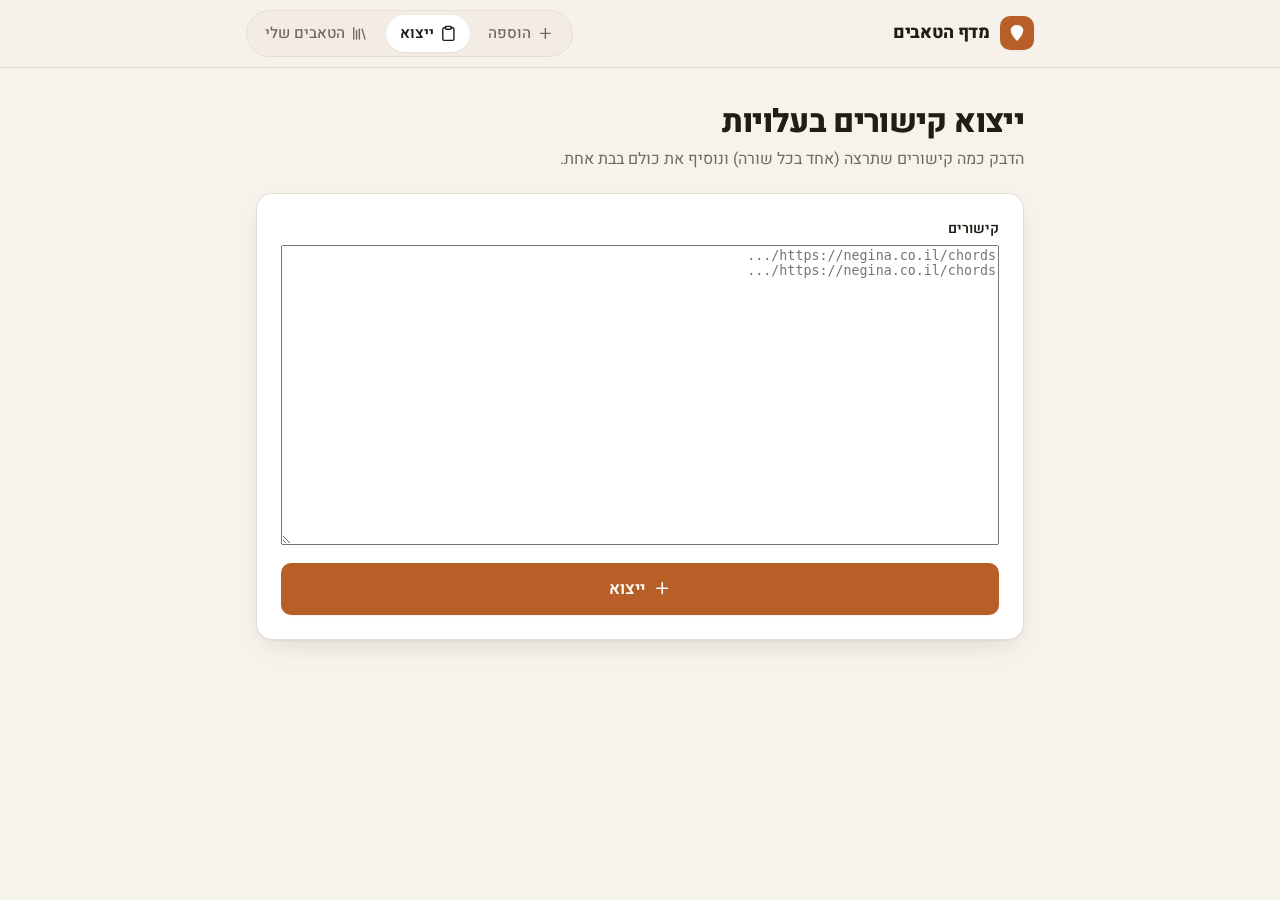
==== commit 1b4fd92f: "Remove personal songbook feature, keep URL-based import only Reverting to the simpler scope: tabs ar" ====
--- a/import.html
+++ b/import.html
@@ -36,9 +36,6 @@
         <a href="import.html" class="nav-link active" aria-current="page">
           <span class="icon" data-icon="clipboard"></span>ייצוא
         </a>
-        <a href="songbook.html" class="nav-link">
-          <span class="icon" data-icon="music"></span>ספר שירים
-        </a>
         <a href="my-tabs.html" class="nav-link">
           <span class="icon" data-icon="library"></span>הטאבים שלי
           <span class="nav-count" data-nav-count hidden></span>
@@ -50,13 +47,13 @@
   <main class="container import-container">
     <div class="page-header">
       <h1>ייצוא קישורים בעלויות</h1>
-      <p>הדבק כמה קישורים שתרצה (אחד בכל שורה), או קובץ JSON של רשימת שירים עם מספרי עמוד מהספר שלך - ונוסיף את כולם בבת אחת.</p>
+      <p>הדבק כמה קישורים שתרצה (אחד בכל שורה) ונוסיף את כולם בבת אחת.</p>
     </div>
 
     <form id="import-form" class="card form-card" novalidate>
       <div class="field">
-        <label for="urls-input">קישורים, או JSON של שירים</label>
-        <textarea id="urls-input" placeholder="https://negina.co.il/chords/...&#10;https://negina.co.il/chords/...&#10;&#10;או הדבק כאן JSON: [{&quot;song&quot;:...,&quot;artist&quot;:...,&quot;page&quot;:...}]" spellcheck="false"></textarea>
+        <label for="urls-input">קישורים</label>
+        <textarea id="urls-input" placeholder="https://negina.co.il/chords/...&#10;https://negina.co.il/chords/..." spellcheck="false"></textarea>
       </div>
 
       <div id="status-area" hidden>
@@ -94,48 +91,6 @@
 
 function statusRow(iconText, text) {
   return h('div', { class: 'status-item' }, h('span', { class: 'status-icon' }, iconText), h('span', {}, text));
-}
-
-function importFromJson(entries) {
-  statusArea.hidden = false;
-  statusList.replaceChildren();
-  progressFill.style.width = '0%';
-
-  const tabs = loadTabs();
-  let added = 0, duplicates = 0, invalid = 0;
-
-  entries.forEach((entry, i) => {
-    progressFill.style.width = ((i + 1) / entries.length * 100) + '%';
-
-    const song = (entry.song || '').trim();
-    const artist = (entry.artist || '').trim();
-    const page = Number(entry.page) || null;
-
-    if (!song || !artist) {
-      statusList.append(statusRow('✗', 'חסר שם שיר/אמן'));
-      invalid++;
-      return;
-    }
-
-    if (tabs.some((t) => t.song === song && t.artist === artist)) {
-      statusList.append(statusRow('⊙', `${song} · ${artist} - כבר קיים`));
-      duplicates++;
-      return;
-    }
-
-    tabs.unshift({
-      id: newId(),
-      song,
-      artist,
-      page,
-      chords: Array.isArray(entry.chords) ? entry.chords : undefined,
-      addedAt: new Date().toISOString(),
-    });
-    statusList.append(statusRow('✓', `${song} · ${artist}${page ? ` (עמוד ${page})` : ''}`));
-    added++;
-  });
-
-  finishImport(tabs, added, duplicates, invalid);
 }
 
 function importFromUrls(urls) {
@@ -213,21 +168,13 @@
   e.preventDefault();
   clearError();
 
-  const raw = urlsInput.value.trim();
-  if (!raw) return showError('הדבק לפחות קישור אחד, או JSON של רשימת שירים');
+  const urls = urlsInput.value
+    .split('\n')
+    .map((u) => u.trim())
+    .filter(Boolean);
 
-  if (raw.startsWith('[')) {
-    let entries;
-    try {
-      entries = JSON.parse(raw);
-    } catch (err) {
-      return showError('ה-JSON לא תקין: ' + err.message);
-    }
-    if (!Array.isArray(entries) || !entries.length) return showError('ה-JSON צריך להיות מערך של שירים');
-    return importFromJson(entries);
-  }
+  if (!urls.length) return showError('הדבק לפחות קישור אחד');
 
-  const urls = raw.split('\n').map((u) => u.trim()).filter(Boolean);
   importFromUrls(urls);
 });
   </script>
